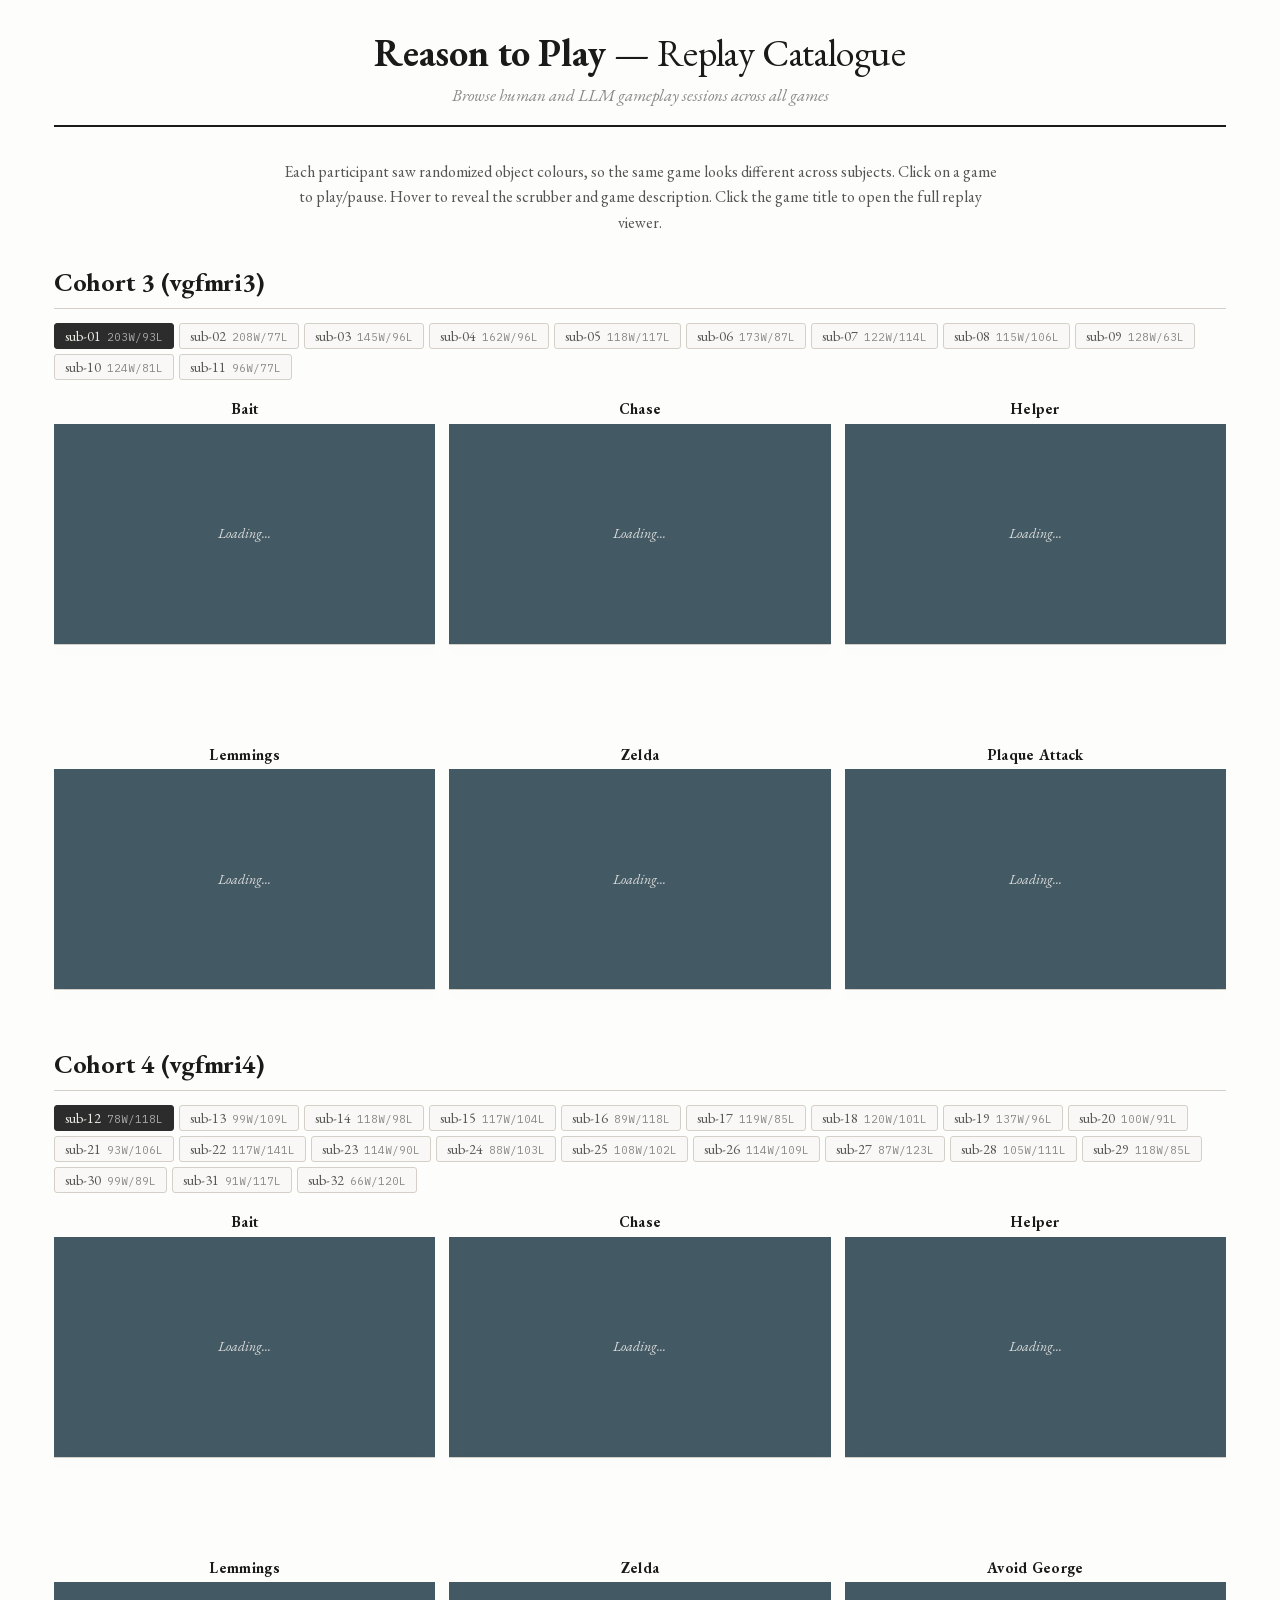
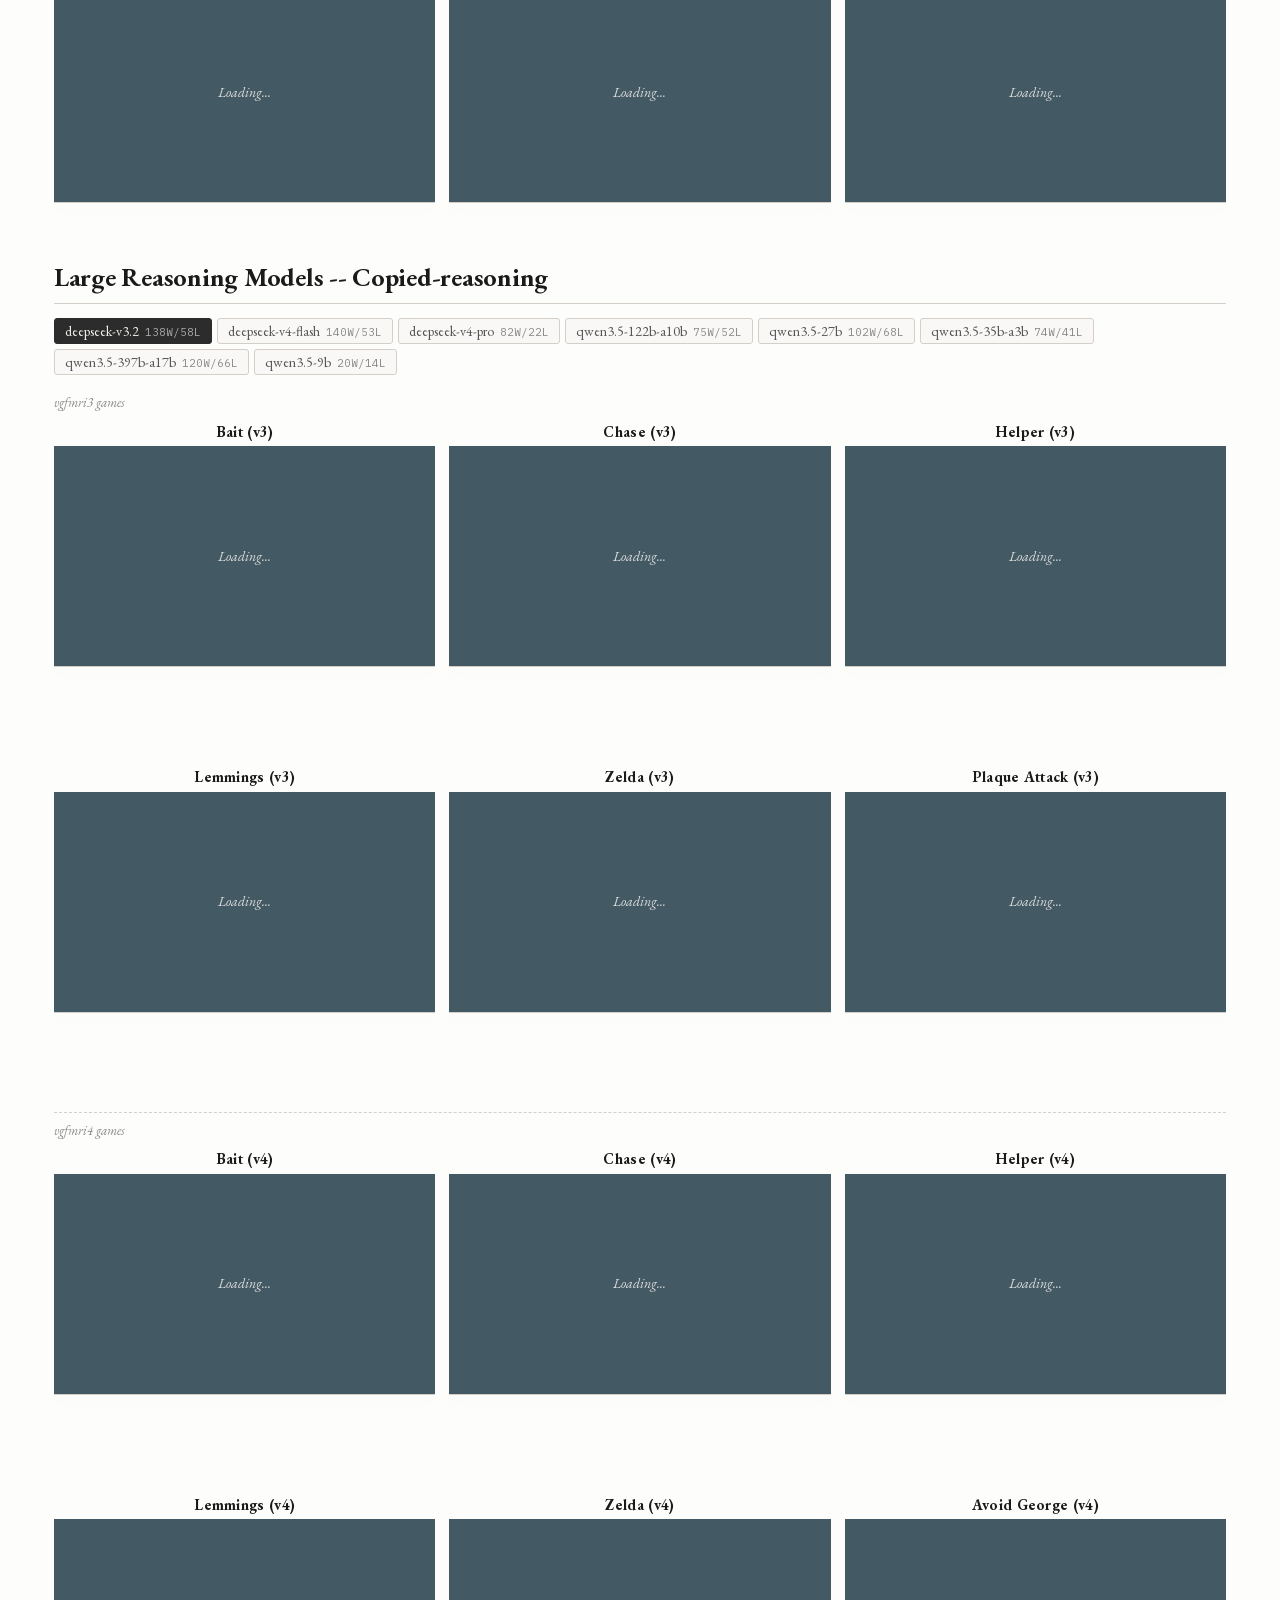
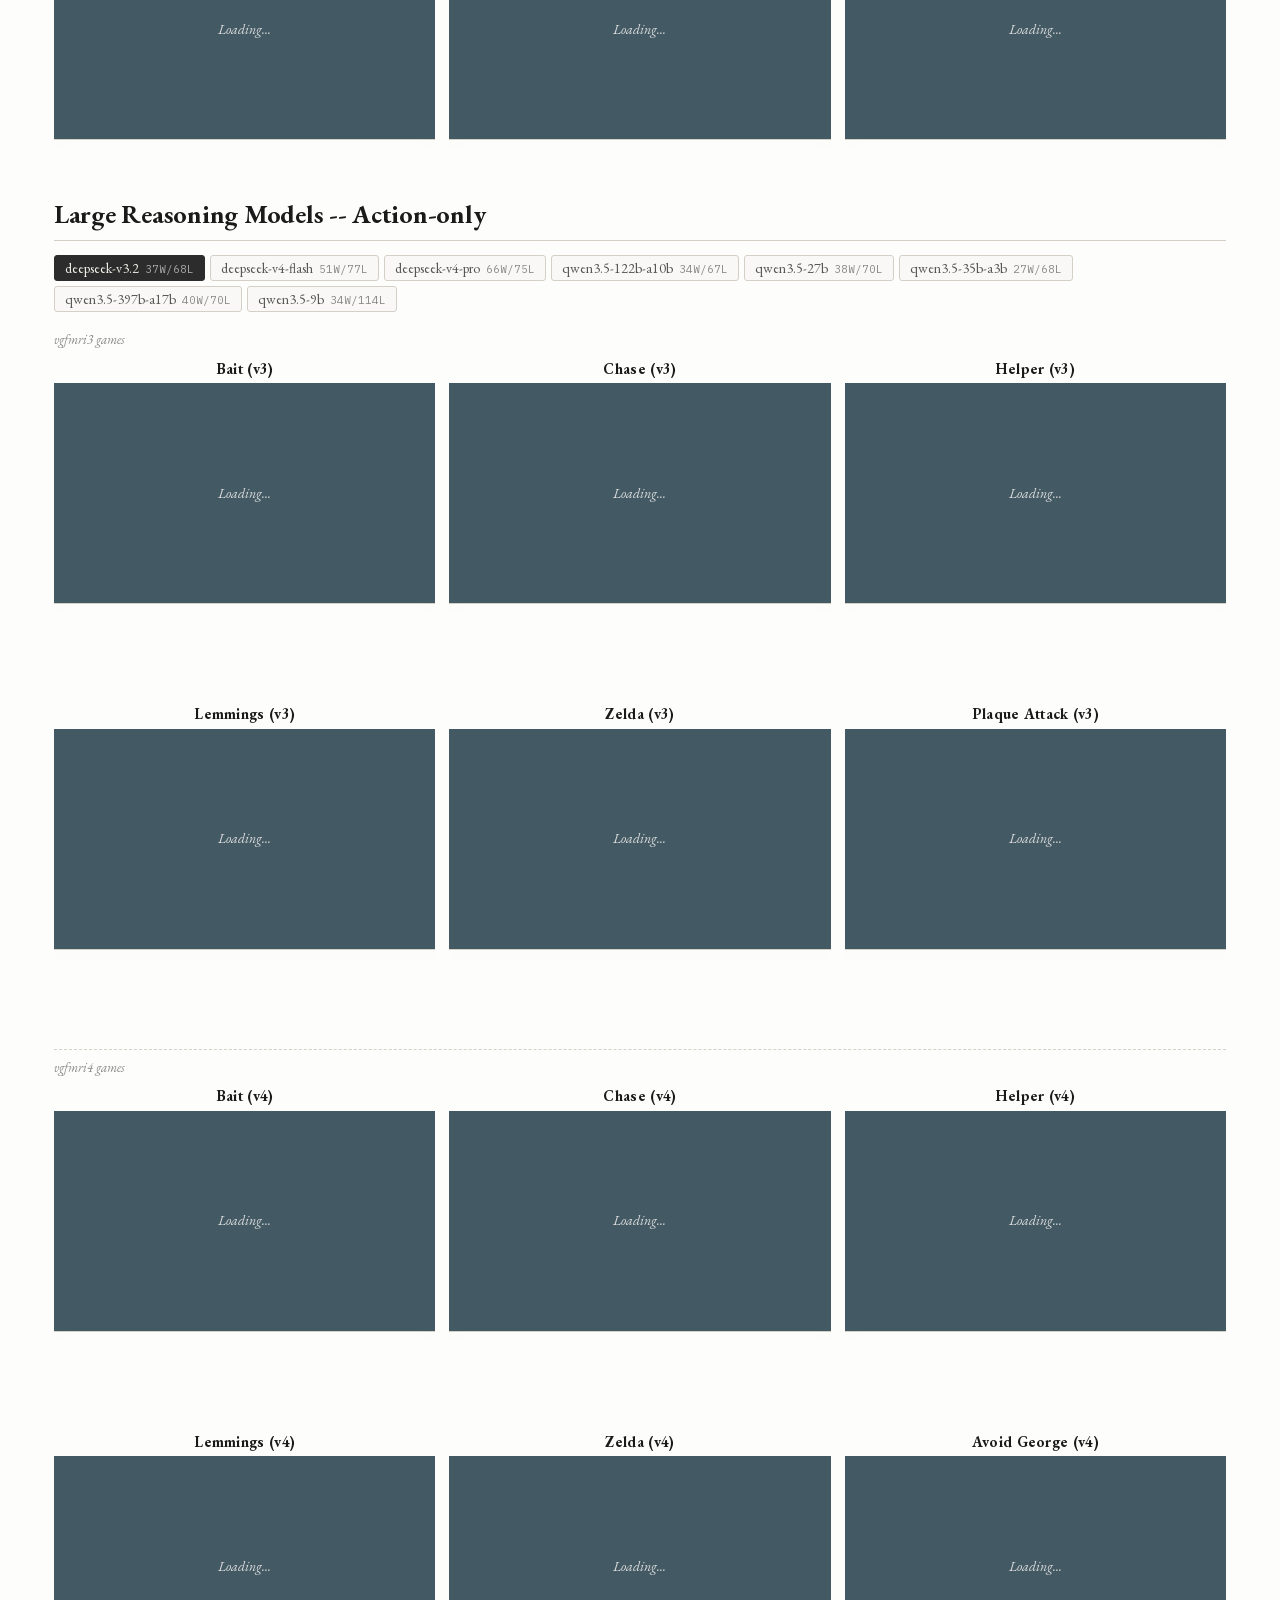
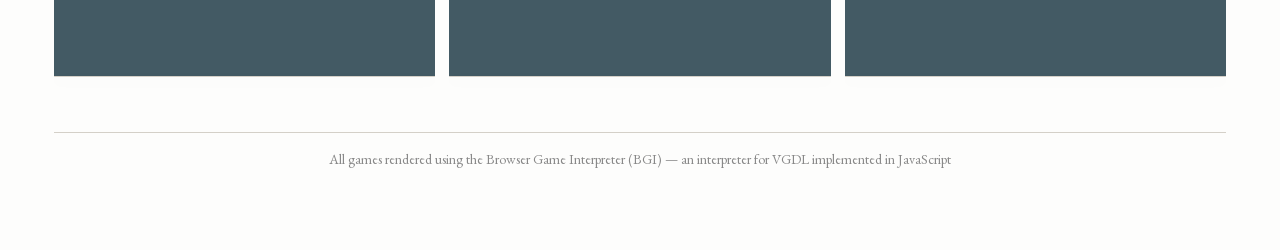
==== catalogue.html @ 1039fd39 "Fix minor UX issues" ====
<!-- developed and copyright by Botos Csaba (botos.official@gmail.com), 2026 -->
<!-- Licensed under the MIT License. See LICENSE file for details. -->
<!DOCTYPE html>
<html lang="en">
<head>
  <meta charset="UTF-8">
  <meta name="viewport" content="width=device-width, initial-scale=1.0">
  <title>Reason to Play - Replay Catalogue</title>
  <style>
/* cyrillic-ext */
@font-face {
  font-family: 'EB Garamond';
  font-style: italic;
  font-weight: 400;
  font-display: swap;
  src: url(fonts/SlGFmQSNjdsmc35JDF1K5GRwUjcdlttVFm-rI7e8QL9wU6i1hGFJRvzr2Q.woff2) format('woff2');
  unicode-range: U+0460-052F, U+1C80-1C8A, U+20B4, U+2DE0-2DFF, U+A640-A69F, U+FE2E-FE2F;
}
/* cyrillic */
@font-face {
  font-family: 'EB Garamond';
  font-style: italic;
  font-weight: 400;
  font-display: swap;
  src: url(fonts/SlGFmQSNjdsmc35JDF1K5GRwUjcdlttVFm-rI7e8QL95U6i1hGFJRvzr2Q.woff2) format('woff2');
  unicode-range: U+0301, U+0400-045F, U+0490-0491, U+04B0-04B1, U+2116;
}
/* greek-ext */
@font-face {
  font-family: 'EB Garamond';
  font-style: italic;
  font-weight: 400;
  font-display: swap;
  src: url(fonts/SlGFmQSNjdsmc35JDF1K5GRwUjcdlttVFm-rI7e8QL9xU6i1hGFJRvzr2Q.woff2) format('woff2');
  unicode-range: U+1F00-1FFF;
}
/* greek */
@font-face {
  font-family: 'EB Garamond';
  font-style: italic;
  font-weight: 400;
  font-display: swap;
  src: url(fonts/SlGFmQSNjdsmc35JDF1K5GRwUjcdlttVFm-rI7e8QL9-U6i1hGFJRvzr2Q.woff2) format('woff2');
  unicode-range: U+0370-0377, U+037A-037F, U+0384-038A, U+038C, U+038E-03A1, U+03A3-03FF;
}
/* vietnamese */
@font-face {
  font-family: 'EB Garamond';
  font-style: italic;
  font-weight: 400;
  font-display: swap;
  src: url(fonts/SlGFmQSNjdsmc35JDF1K5GRwUjcdlttVFm-rI7e8QL9yU6i1hGFJRvzr2Q.woff2) format('woff2');
  unicode-range: U+0102-0103, U+0110-0111, U+0128-0129, U+0168-0169, U+01A0-01A1, U+01AF-01B0, U+0300-0301, U+0303-0304, U+0308-0309, U+0323, U+0329, U+1EA0-1EF9, U+20AB;
}
/* latin-ext */
@font-face {
  font-family: 'EB Garamond';
  font-style: italic;
  font-weight: 400;
  font-display: swap;
  src: url(fonts/SlGFmQSNjdsmc35JDF1K5GRwUjcdlttVFm-rI7e8QL9zU6i1hGFJRvzr2Q.woff2) format('woff2');
  unicode-range: U+0100-02BA, U+02BD-02C5, U+02C7-02CC, U+02CE-02D7, U+02DD-02FF, U+0304, U+0308, U+0329, U+1D00-1DBF, U+1E00-1E9F, U+1EF2-1EFF, U+2020, U+20A0-20AB, U+20AD-20C0, U+2113, U+2C60-2C7F, U+A720-A7FF;
}
/* latin */
@font-face {
  font-family: 'EB Garamond';
  font-style: italic;
  font-weight: 400;
  font-display: swap;
  src: url(fonts/SlGFmQSNjdsmc35JDF1K5GRwUjcdlttVFm-rI7e8QL99U6i1hGFJRvw.woff2) format('woff2');
  unicode-range: U+0000-00FF, U+0131, U+0152-0153, U+02BB-02BC, U+02C6, U+02DA, U+02DC, U+0304, U+0308, U+0329, U+2000-206F, U+20AC, U+2122, U+2191, U+2193, U+2212, U+2215, U+FEFF, U+FFFD;
}
/* cyrillic-ext */
@font-face {
  font-family: 'EB Garamond';
  font-style: normal;
  font-weight: 400;
  font-display: swap;
  src: url(fonts/SlGUmQSNjdsmc35JDF1K5GR4SDk_YAPIlWk.woff2) format('woff2');
  unicode-range: U+0460-052F, U+1C80-1C8A, U+20B4, U+2DE0-2DFF, U+A640-A69F, U+FE2E-FE2F;
}
/* cyrillic */
@font-face {
  font-family: 'EB Garamond';
  font-style: normal;
  font-weight: 400;
  font-display: swap;
  src: url(fonts/SlGUmQSNjdsmc35JDF1K5GRxSDk_YAPIlWk.woff2) format('woff2');
  unicode-range: U+0301, U+0400-045F, U+0490-0491, U+04B0-04B1, U+2116;
}
/* greek-ext */
@font-face {
  font-family: 'EB Garamond';
  font-style: normal;
  font-weight: 400;
  font-display: swap;
  src: url(fonts/SlGUmQSNjdsmc35JDF1K5GR5SDk_YAPIlWk.woff2) format('woff2');
  unicode-range: U+1F00-1FFF;
}
/* greek */
@font-face {
  font-family: 'EB Garamond';
  font-style: normal;
  font-weight: 400;
  font-display: swap;
  src: url(fonts/SlGUmQSNjdsmc35JDF1K5GR2SDk_YAPIlWk.woff2) format('woff2');
  unicode-range: U+0370-0377, U+037A-037F, U+0384-038A, U+038C, U+038E-03A1, U+03A3-03FF;
}
/* vietnamese */
@font-face {
  font-family: 'EB Garamond';
  font-style: normal;
  font-weight: 400;
  font-display: swap;
  src: url(fonts/SlGUmQSNjdsmc35JDF1K5GR6SDk_YAPIlWk.woff2) format('woff2');
  unicode-range: U+0102-0103, U+0110-0111, U+0128-0129, U+0168-0169, U+01A0-01A1, U+01AF-01B0, U+0300-0301, U+0303-0304, U+0308-0309, U+0323, U+0329, U+1EA0-1EF9, U+20AB;
}
/* latin-ext */
@font-face {
  font-family: 'EB Garamond';
  font-style: normal;
  font-weight: 400;
  font-display: swap;
  src: url(fonts/SlGUmQSNjdsmc35JDF1K5GR7SDk_YAPIlWk.woff2) format('woff2');
  unicode-range: U+0100-02BA, U+02BD-02C5, U+02C7-02CC, U+02CE-02D7, U+02DD-02FF, U+0304, U+0308, U+0329, U+1D00-1DBF, U+1E00-1E9F, U+1EF2-1EFF, U+2020, U+20A0-20AB, U+20AD-20C0, U+2113, U+2C60-2C7F, U+A720-A7FF;
}
/* latin */
@font-face {
  font-family: 'EB Garamond';
  font-style: normal;
  font-weight: 400;
  font-display: swap;
  src: url(fonts/SlGUmQSNjdsmc35JDF1K5GR1SDk_YAPI.woff2) format('woff2');
  unicode-range: U+0000-00FF, U+0131, U+0152-0153, U+02BB-02BC, U+02C6, U+02DA, U+02DC, U+0304, U+0308, U+0329, U+2000-206F, U+20AC, U+2122, U+2191, U+2193, U+2212, U+2215, U+FEFF, U+FFFD;
}
/* cyrillic-ext */
@font-face {
  font-family: 'EB Garamond';
  font-style: normal;
  font-weight: 700;
  font-display: swap;
  src: url(fonts/SlGUmQSNjdsmc35JDF1K5GR4SDk_YAPIlWk.woff2) format('woff2');
  unicode-range: U+0460-052F, U+1C80-1C8A, U+20B4, U+2DE0-2DFF, U+A640-A69F, U+FE2E-FE2F;
}
/* cyrillic */
@font-face {
  font-family: 'EB Garamond';
  font-style: normal;
  font-weight: 700;
  font-display: swap;
  src: url(fonts/SlGUmQSNjdsmc35JDF1K5GRxSDk_YAPIlWk.woff2) format('woff2');
  unicode-range: U+0301, U+0400-045F, U+0490-0491, U+04B0-04B1, U+2116;
}
/* greek-ext */
@font-face {
  font-family: 'EB Garamond';
  font-style: normal;
  font-weight: 700;
  font-display: swap;
  src: url(fonts/SlGUmQSNjdsmc35JDF1K5GR5SDk_YAPIlWk.woff2) format('woff2');
  unicode-range: U+1F00-1FFF;
}
/* greek */
@font-face {
  font-family: 'EB Garamond';
  font-style: normal;
  font-weight: 700;
  font-display: swap;
  src: url(fonts/SlGUmQSNjdsmc35JDF1K5GR2SDk_YAPIlWk.woff2) format('woff2');
  unicode-range: U+0370-0377, U+037A-037F, U+0384-038A, U+038C, U+038E-03A1, U+03A3-03FF;
}
/* vietnamese */
@font-face {
  font-family: 'EB Garamond';
  font-style: normal;
  font-weight: 700;
  font-display: swap;
  src: url(fonts/SlGUmQSNjdsmc35JDF1K5GR6SDk_YAPIlWk.woff2) format('woff2');
  unicode-range: U+0102-0103, U+0110-0111, U+0128-0129, U+0168-0169, U+01A0-01A1, U+01AF-01B0, U+0300-0301, U+0303-0304, U+0308-0309, U+0323, U+0329, U+1EA0-1EF9, U+20AB;
}
/* latin-ext */
@font-face {
  font-family: 'EB Garamond';
  font-style: normal;
  font-weight: 700;
  font-display: swap;
  src: url(fonts/SlGUmQSNjdsmc35JDF1K5GR7SDk_YAPIlWk.woff2) format('woff2');
  unicode-range: U+0100-02BA, U+02BD-02C5, U+02C7-02CC, U+02CE-02D7, U+02DD-02FF, U+0304, U+0308, U+0329, U+1D00-1DBF, U+1E00-1E9F, U+1EF2-1EFF, U+2020, U+20A0-20AB, U+20AD-20C0, U+2113, U+2C60-2C7F, U+A720-A7FF;
}
/* latin */
@font-face {
  font-family: 'EB Garamond';
  font-style: normal;
  font-weight: 700;
  font-display: swap;
  src: url(fonts/SlGUmQSNjdsmc35JDF1K5GR1SDk_YAPI.woff2) format('woff2');
  unicode-range: U+0000-00FF, U+0131, U+0152-0153, U+02BB-02BC, U+02C6, U+02DA, U+02DC, U+0304, U+0308, U+0329, U+2000-206F, U+20AC, U+2122, U+2191, U+2193, U+2212, U+2215, U+FEFF, U+FFFD;
}
/* cyrillic-ext */
@font-face {
  font-family: 'IBM Plex Mono';
  font-style: normal;
  font-weight: 400;
  font-display: swap;
  src: url(fonts/-F63fjptAgt5VM-kVkqdyU8n1iIq131nj-otFQ.woff2) format('woff2');
  unicode-range: U+0460-052F, U+1C80-1C8A, U+20B4, U+2DE0-2DFF, U+A640-A69F, U+FE2E-FE2F;
}
/* cyrillic */
@font-face {
  font-family: 'IBM Plex Mono';
  font-style: normal;
  font-weight: 400;
  font-display: swap;
  src: url(fonts/-F63fjptAgt5VM-kVkqdyU8n1isq131nj-otFQ.woff2) format('woff2');
  unicode-range: U+0301, U+0400-045F, U+0490-0491, U+04B0-04B1, U+2116;
}
/* vietnamese */
@font-face {
  font-family: 'IBM Plex Mono';
  font-style: normal;
  font-weight: 400;
  font-display: swap;
  src: url(fonts/-F63fjptAgt5VM-kVkqdyU8n1iAq131nj-otFQ.woff2) format('woff2');
  unicode-range: U+0102-0103, U+0110-0111, U+0128-0129, U+0168-0169, U+01A0-01A1, U+01AF-01B0, U+0300-0301, U+0303-0304, U+0308-0309, U+0323, U+0329, U+1EA0-1EF9, U+20AB;
}
/* latin-ext */
@font-face {
  font-family: 'IBM Plex Mono';
  font-style: normal;
  font-weight: 400;
  font-display: swap;
  src: url(fonts/-F63fjptAgt5VM-kVkqdyU8n1iEq131nj-otFQ.woff2) format('woff2');
  unicode-range: U+0100-02BA, U+02BD-02C5, U+02C7-02CC, U+02CE-02D7, U+02DD-02FF, U+0304, U+0308, U+0329, U+1D00-1DBF, U+1E00-1E9F, U+1EF2-1EFF, U+2020, U+20A0-20AB, U+20AD-20C0, U+2113, U+2C60-2C7F, U+A720-A7FF;
}
/* latin */
@font-face {
  font-family: 'IBM Plex Mono';
  font-style: normal;
  font-weight: 400;
  font-display: swap;
  src: url(fonts/-F63fjptAgt5VM-kVkqdyU8n1i8q131nj-o.woff2) format('woff2');
  unicode-range: U+0000-00FF, U+0131, U+0152-0153, U+02BB-02BC, U+02C6, U+02DA, U+02DC, U+0304, U+0308, U+0329, U+2000-206F, U+20AC, U+2122, U+2191, U+2193, U+2212, U+2215, U+FEFF, U+FFFD;
}
/* cyrillic-ext */
@font-face {
  font-family: 'IBM Plex Mono';
  font-style: normal;
  font-weight: 500;
  font-display: swap;
  src: url(fonts/-F6qfjptAgt5VM-kVkqdyU8n3twJwl1FgsAXHNlYzg.woff2) format('woff2');
  unicode-range: U+0460-052F, U+1C80-1C8A, U+20B4, U+2DE0-2DFF, U+A640-A69F, U+FE2E-FE2F;
}
/* cyrillic */
@font-face {
  font-family: 'IBM Plex Mono';
  font-style: normal;
  font-weight: 500;
  font-display: swap;
  src: url(fonts/-F6qfjptAgt5VM-kVkqdyU8n3twJwlRFgsAXHNlYzg.woff2) format('woff2');
  unicode-range: U+0301, U+0400-045F, U+0490-0491, U+04B0-04B1, U+2116;
}
/* vietnamese */
@font-face {
  font-family: 'IBM Plex Mono';
  font-style: normal;
  font-weight: 500;
  font-display: swap;
  src: url(fonts/-F6qfjptAgt5VM-kVkqdyU8n3twJwl9FgsAXHNlYzg.woff2) format('woff2');
  unicode-range: U+0102-0103, U+0110-0111, U+0128-0129, U+0168-0169, U+01A0-01A1, U+01AF-01B0, U+0300-0301, U+0303-0304, U+0308-0309, U+0323, U+0329, U+1EA0-1EF9, U+20AB;
}
/* latin-ext */
@font-face {
  font-family: 'IBM Plex Mono';
  font-style: normal;
  font-weight: 500;
  font-display: swap;
  src: url(fonts/-F6qfjptAgt5VM-kVkqdyU8n3twJwl5FgsAXHNlYzg.woff2) format('woff2');
  unicode-range: U+0100-02BA, U+02BD-02C5, U+02C7-02CC, U+02CE-02D7, U+02DD-02FF, U+0304, U+0308, U+0329, U+1D00-1DBF, U+1E00-1E9F, U+1EF2-1EFF, U+2020, U+20A0-20AB, U+20AD-20C0, U+2113, U+2C60-2C7F, U+A720-A7FF;
}
/* latin */
@font-face {
  font-family: 'IBM Plex Mono';
  font-style: normal;
  font-weight: 500;
  font-display: swap;
  src: url(fonts/-F6qfjptAgt5VM-kVkqdyU8n3twJwlBFgsAXHNk.woff2) format('woff2');
  unicode-range: U+0000-00FF, U+0131, U+0152-0153, U+02BB-02BC, U+02C6, U+02DA, U+02DC, U+0304, U+0308, U+0329, U+2000-206F, U+20AC, U+2122, U+2191, U+2193, U+2212, U+2215, U+FEFF, U+FFFD;
}

  </style>
  <style>
    :root {
      --font-body: 'EB Garamond', Georgia, serif;
      --font-mono: 'IBM Plex Mono', 'Courier New', monospace;
      --ink: #1a1a1a;
      --paper: #fdfdfc;
      --rule: #d4d0c8;
      --muted: #888;
      --card-bg: #f9f8f6;
      --canvas-bg: #0d0d0d;
      --flap-green: #e8f0e8;
      --flap-green-active: #f0f8f0;
      --flap-red: #f0e8e8;
      --flap-red-active: #fdf0f0;
      --flap-blue: #e8edf8;
      --flap-blue-hover: #d4ddf0;
      --reasoning-bg: #f5f4ee;
      --reasoning-border: #ddd9c8;
      --accent: #333;
      --tab-active-bg: #2c2c2c;
      --tab-active-fg: #f0efe8;
    }

    * { margin: 0; padding: 0; box-sizing: border-box; }

    body {
      font-family: var(--font-body);
      font-size: 18px;
      background: var(--paper);
      color: var(--ink);
      line-height: 1.5;
      -webkit-font-smoothing: antialiased;
    }
    a { color: var(--ink); }

    .wrapper {
      max-width: 1220px;
      margin: 0 auto;
      padding: 24px 24px 80px;
    }

    /* --- Header --- */
    header {
      text-align: center;
      padding-bottom: 16px;
      border-bottom: 2px solid var(--ink);
      margin-bottom: 32px;
    }
    header h1 {
      font-size: 38px;
      font-weight: 400;
      letter-spacing: -0.01em;
      margin-bottom: 2px;
    }
    header h1 b { font-weight: 700; }
    header .subtitle {
      font-size: 17px;
      color: var(--muted);
      font-style: italic;
    }

    /* --- Cohort section --- */
    .cohort-section {
      margin-bottom: 56px;
    }
    .cohort-heading {
      font-size: 26px;
      font-weight: 700;
      letter-spacing: -0.01em;
      border-bottom: 1px solid var(--rule);
      padding-bottom: 6px;
      margin-bottom: 14px;
    }

    /* --- Selector tabs --- */
    .selector-row {
      display: flex;
      flex-wrap: wrap;
      gap: 5px;
      margin-bottom: 18px;
    }
    .selector-tab {
      font-family: var(--font-body);
      font-size: 14px;
      padding: 3px 10px;
      border: 1px solid var(--rule);
      border-radius: 3px;
      background: var(--card-bg);
      color: #555;
      cursor: pointer;
      white-space: nowrap;
      transition: background 0.15s, color 0.15s, border-color 0.15s;
    }
    .selector-tab:hover {
      background: #eeede8;
      border-color: #aaa;
    }
    .selector-tab.active {
      background: var(--tab-active-bg);
      color: var(--tab-active-fg);
      border-color: var(--tab-active-bg);
    }
    .selector-tab .stats {
      font-size: 11px;
      font-family: var(--font-mono);
      color: var(--muted);
      margin-left: 3px;
    }
    .selector-tab.active .stats { color: #aaa; }

    /* --- 2x3 game grid --- */
    .game-grid {
      display: grid;
      grid-template-columns: repeat(3, 1fr);
      column-gap: 14px;
      row-gap: 100px;
      align-items: start;
    }
    /* Separator between vgfmri3 and vgfmri4 blocks in LLM sections */
    .cohort-block-separator {
      border: none;
      border-top: 1px dashed var(--rule);
      margin: 100px 0 8px;
    }
    .cohort-block-label {
      font-size: 13px;
      color: var(--muted);
      font-style: italic;
      margin-bottom: 8px;
    }

    /* --- Game card --- */
    .game-card {
      display: flex;
      flex-direction: column;
      position: relative;
    }
    .game-card-title {
      display: block;
      font-size: 15px;
      font-weight: 700;
      text-align: center;
      padding: 0 0 3px;
      letter-spacing: 0.02em;
      text-decoration: none;
      color: var(--ink);
      position: relative;
      cursor: pointer;
    }
    .game-card-title::after {
      content: '';
      position: absolute;
      bottom: 0;
      left: 50%;
      width: 0;
      height: 1.5px;
      background: var(--ink);
      transition: width 0.25s ease, left 0.25s ease;
    }
    .game-card-title:hover::after {
      width: 60%;
      left: 20%;
    }

    /* Fixed-height canvas container &mdash; bg set dynamically to wall color */
    .canvas-container {
      height: 220px;
      display: flex;
      align-items: center;
      justify-content: center;
      background: rgb(68, 90, 100);
      position: relative;
      cursor: pointer;
    }
    .canvas-container canvas {
      display: block;
      max-width: 100%;
      max-height: 100%;
    }
    .canvas-overlay {
      position: absolute;
      inset: 0;
      display: flex;
      align-items: center;
      justify-content: center;
      background: rgba(68,90,100,0.7);
      color: #ddd;
      font-size: 14px;
      font-style: italic;
    }
    .canvas-overlay.hidden { display: none; }

    /* Play/pause icon overlay on canvas */
    .play-indicator {
      position: absolute;
      inset: 0;
      display: flex;
      align-items: center;
      justify-content: center;
      pointer-events: none;
      opacity: 0;
      transition: opacity 0.35s ease;
    }
    .play-indicator.flash { opacity: 1; }
    .play-indicator svg {
      width: 48px;
      height: 48px;
      filter: drop-shadow(0 2px 6px rgba(0,0,0,0.4));
    }

    /* --- Flap tabs (matching replay.html) --- */
    .flap-tabs {
      display: flex;
      gap: 0;
    }
    .flap-tab {
      flex: 1;
      text-align: center;
      font-family: var(--font-body);
      font-size: 13px;
      padding: 3px 8px;
      border: 1px solid #ccc;
      border-top: none;
      border-radius: 0 0 3px 3px;
      color: #666;
      cursor: pointer;
      transition: background 0.1s;
    }
    .flap-tab-desc { background: var(--flap-green); }
    .flap-tab-level { background: var(--flap-red); }
    .flap-tab-try { background: var(--flap-blue); }
    .flap-tab-desc:hover { background: #dce8dc; }
    .flap-tab-level:hover { background: #e8dcdc; }
    .flap-tab-try:hover { background: var(--flap-blue-hover); }
    .flap-tab.active {
      color: var(--ink);
      border-color: #aaa;
      border-bottom: none;
      border-radius: 0;
      font-weight: 700;
    }
    .flap-tab-desc.active { background: var(--flap-green-active); }
    .flap-tab-level.active { background: var(--flap-red-active); }

    .flap-panel {
      display: none;
      border: 1px solid #aaa;
      border-top: none;
      border-radius: 0 0 3px 3px;
      padding: 4px;
    }
    .flap-panel.open { display: block; }
    .flap-panel-desc { background: var(--flap-green-active); }
    .flap-panel-level { background: var(--flap-red-active); }
    .flap-panel textarea {
      width: 100%;
      background: transparent;
      border: none;
      outline: none;
      font-family: var(--font-mono);
      font-size: 10px;
      color: var(--ink);
      resize: none;
      tab-size: 4;
      cursor: default;
      overflow-y: auto;
    }
    .flap-panel-desc textarea { height: 120px; }
    .flap-panel-level textarea {
      min-height: 40px;
      max-height: 160px;
    }

    /* --- Reasoning stripe --- */
    .reasoning-stripe {
      height: 76px;
      font-family: var(--font-mono);
      font-size: 10.5px;
      line-height: 1.45;
      color: #444;
      padding: 5px 7px;
      overflow: hidden;
      position: relative;
      background: var(--reasoning-bg);
      border: 1px solid var(--reasoning-border);
      border-top: none;
      cursor: default;
      transition: background 0.15s;
    }
    .reasoning-stripe:hover { background: #eae8dc; }
    .reasoning-stripe .reasoning-text {
      white-space: pre-wrap;
      word-break: break-word;
    }
    .reasoning-stripe .click-hint {
      display: none;
      position: absolute;
      bottom: 3px;
      right: 6px;
      font-family: var(--font-body);
      font-size: 11px;
      font-style: italic;
      color: #777;
      background: rgba(245,244,238,0.92);
      padding: 1px 6px;
      border-radius: 2px;
    }
    .reasoning-stripe:hover .click-hint { display: block; }
    .reasoning-stripe.no-reasoning {
      color: #bbb;
      font-style: italic;
    }

    /* --- Slide-out controls drawer (overlay, no layout shift) --- */
    .card-drawer-anchor {
      position: relative;
      height: 0;
    }
    .card-drawer {
      position: absolute;
      top: 0;
      left: 0;
      right: 0;
      z-index: 10;
      max-height: 0;
      overflow: hidden;
      transition: max-height 0.3s ease;
      background: var(--paper);
      border: 1px solid var(--rule);
      border-top: none;
      border-radius: 0 0 5px 5px;
      box-shadow: 0 4px 12px rgba(0,0,0,0.1);
    }
    .game-card:hover .card-drawer,
    .game-card.is-playing .card-drawer {
      max-height: 400px;
    }
    @media (pointer: coarse) {
      .game-card:hover .card-drawer {
        max-height: 0;
      }
      .game-card.is-playing .card-drawer {
        max-height: 400px;
      }
    }
    .card-drawer-inner {
      padding: 4px 4px 2px;
    }
    .card-drawer input[type="range"] {
      width: 100%;
      margin: 0;
      display: block;
    }

    /* --- Loading / empty --- */
    .catalogue-loading {
      text-align: center;
      padding: 80px 20px;
      color: var(--muted);
      font-size: 17px;
      font-style: italic;
    }

    /* --- Responsive --- */
    @media (max-width: 960px) {
      .game-grid { grid-template-columns: repeat(2, 1fr); }
    }
    @media (max-width: 560px) {
      .game-grid { grid-template-columns: 1fr; }
      .wrapper { padding: 12px 12px 40px; }
      header h1 { font-size: 28px; }
    }
  </style>
</head>
<body>
  <div class="wrapper">
    <header>
      <h1><a href="index.html" style="text-decoration:none; color:inherit;"><b>Reason to Play</b></a> &mdash; Replay Catalogue</h1>
      <div class="subtitle">Browse human and LLM gameplay sessions across all games</div>
    </header>

    <p style="max-width:720px; margin:0 auto 28px; text-align:center; color:#555; font-size:16px; line-height:1.6;">
      Each participant saw randomized object colours, so the same game looks different across subjects.
      Click on a game to play/pause. Hover to reveal the scrubber and game description.
      Click the game title to open the full replay viewer.
    </p>

    <div id="catalogue-root">
      <div class="catalogue-loading">Loading experiment data...</div>
    </div>
    <footer style="text-align:center; font-size:14px; color:#888; border-top:1px solid #d4d0c8; padding-top:16px; margin-top:40px;">
      All games rendered using the Browser Game Interpreter (BGI) &mdash; an interpreter for VGDL implemented in JavaScript
    </footer>
  </div>

  <script src="catalogue-bundle.js"></script>
</body>
</html>
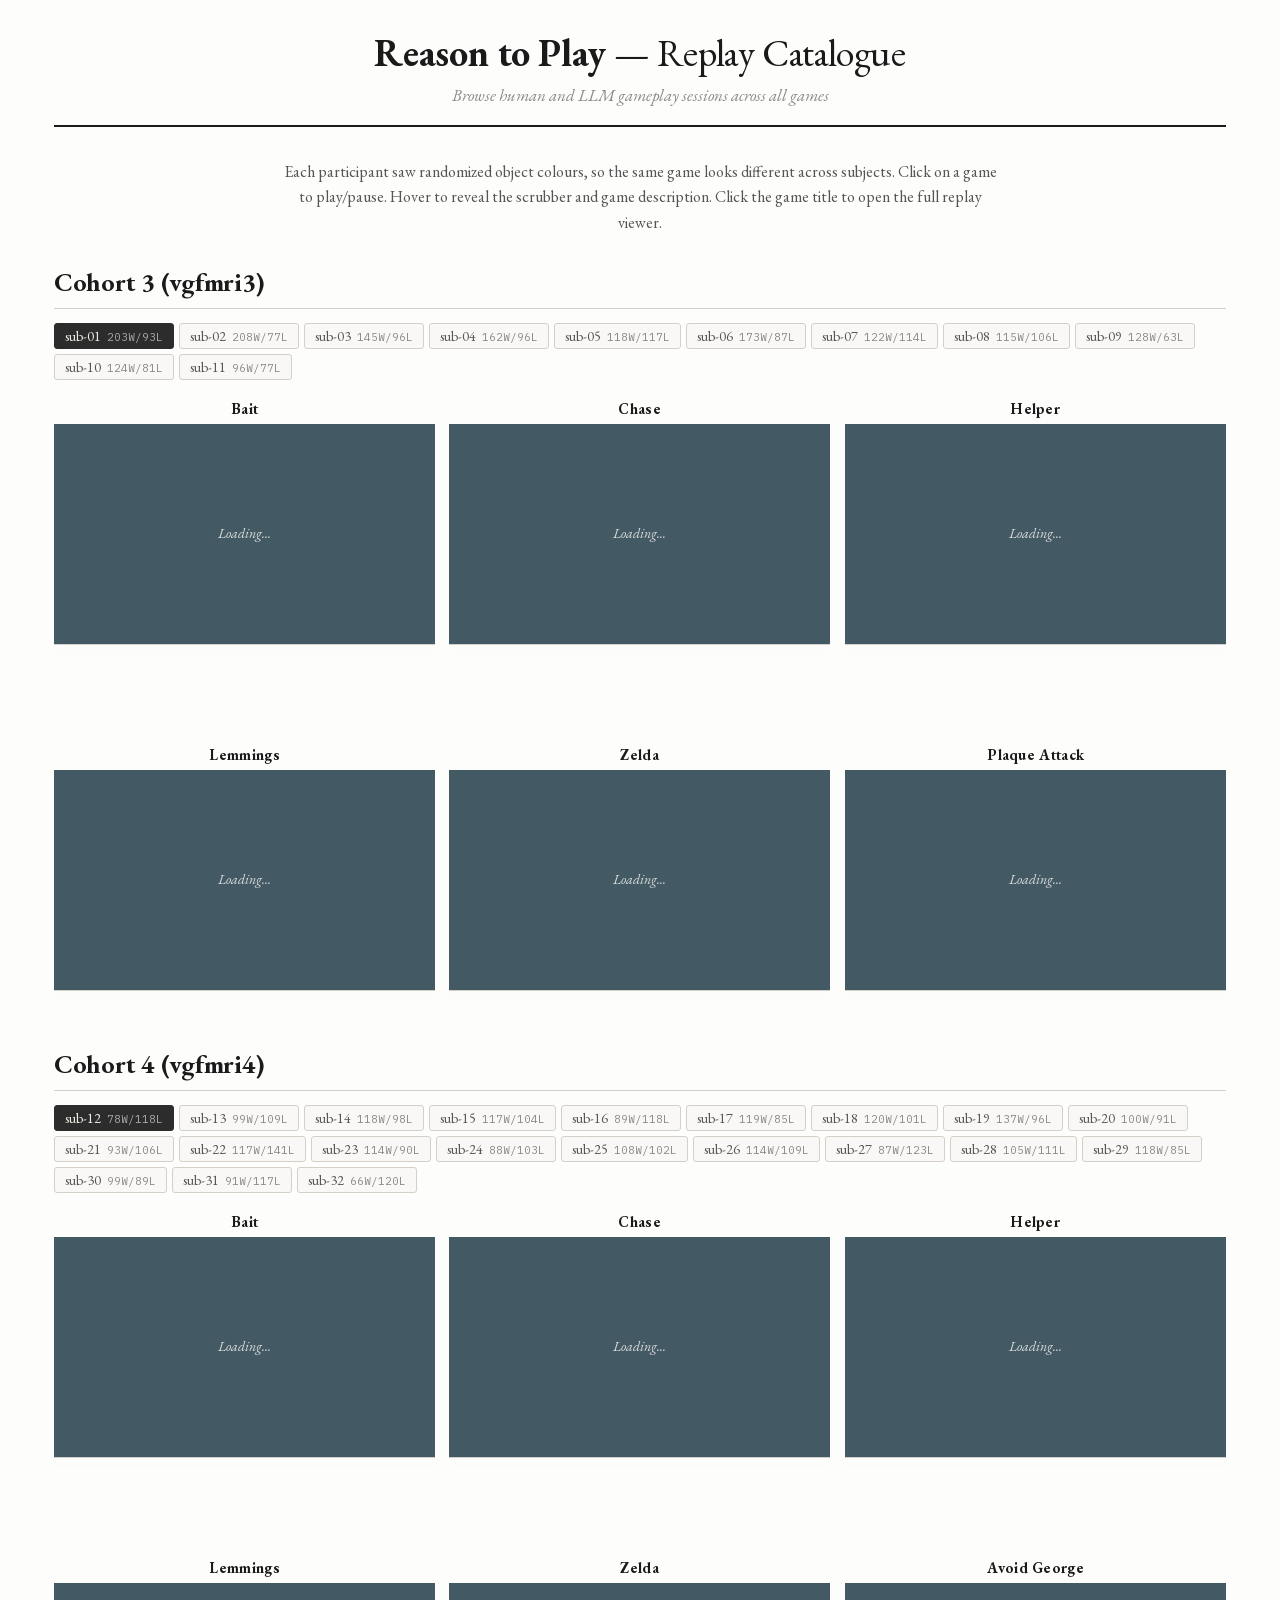
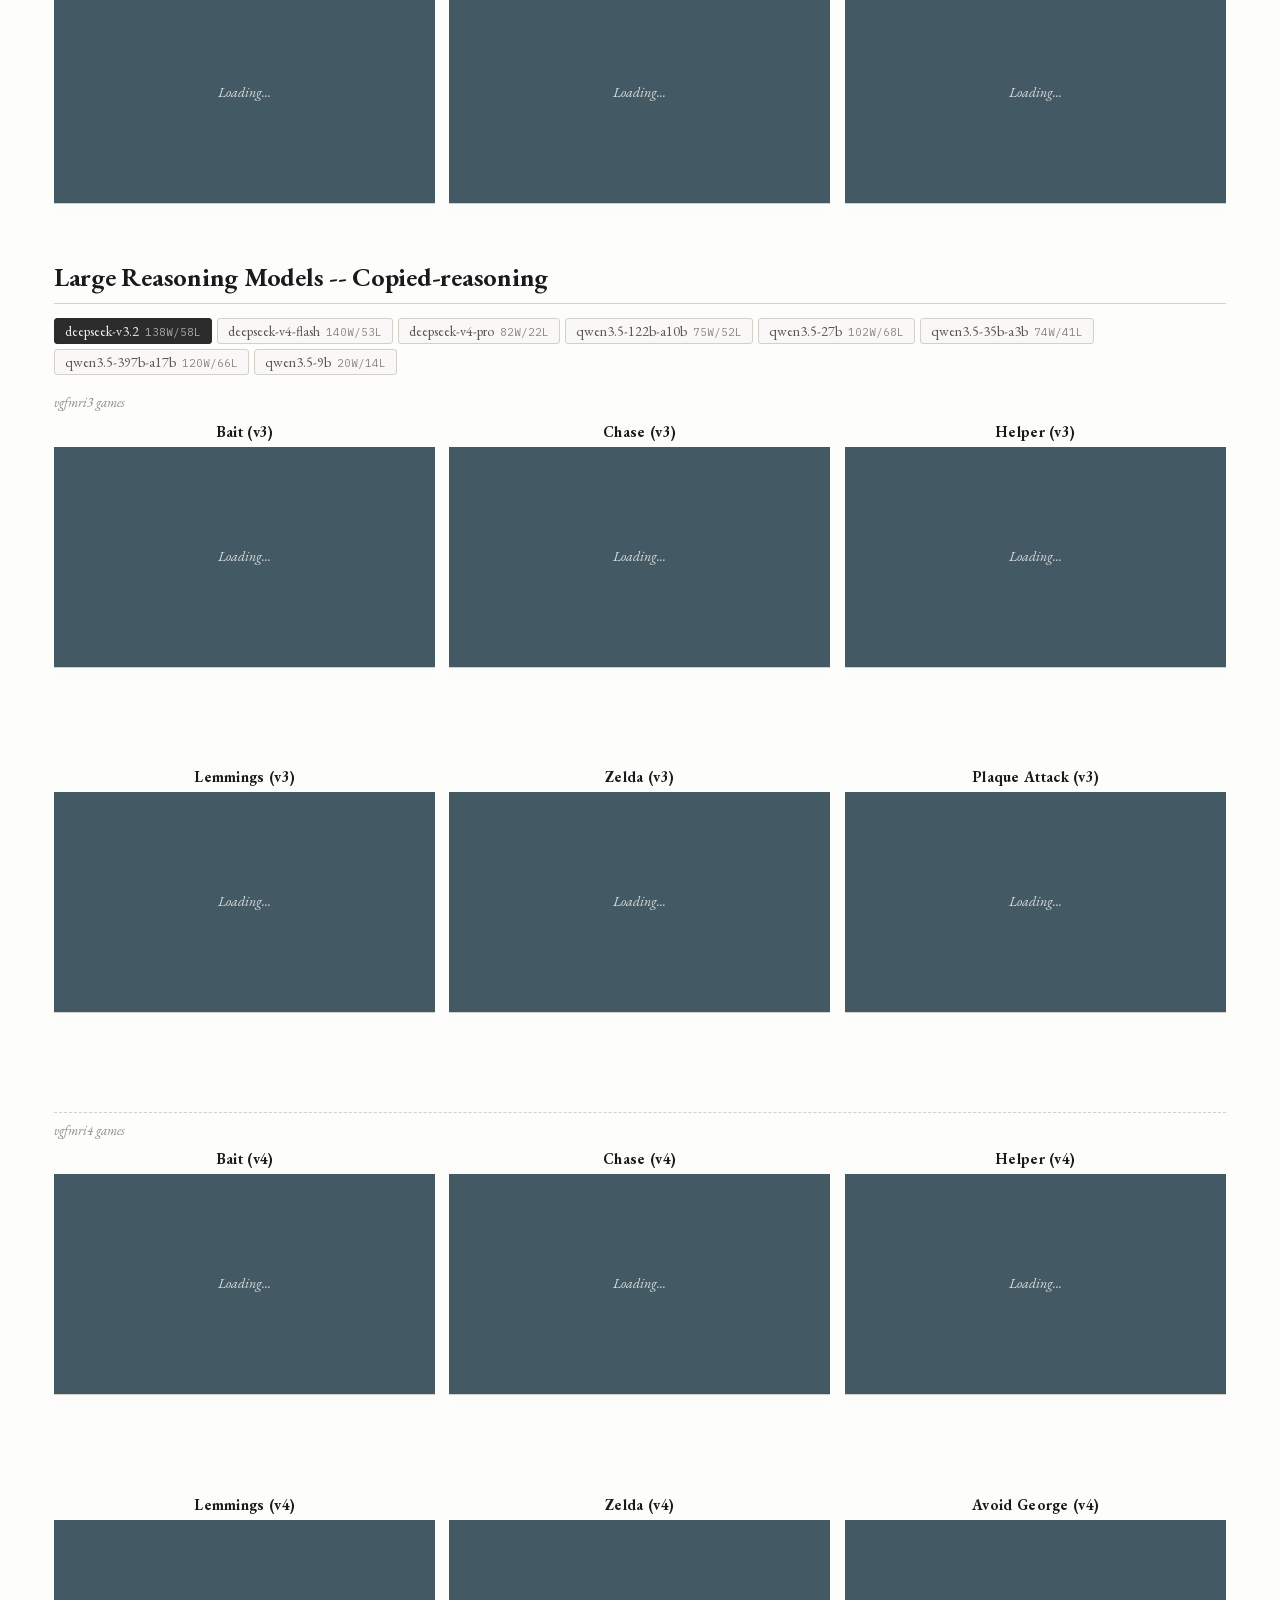
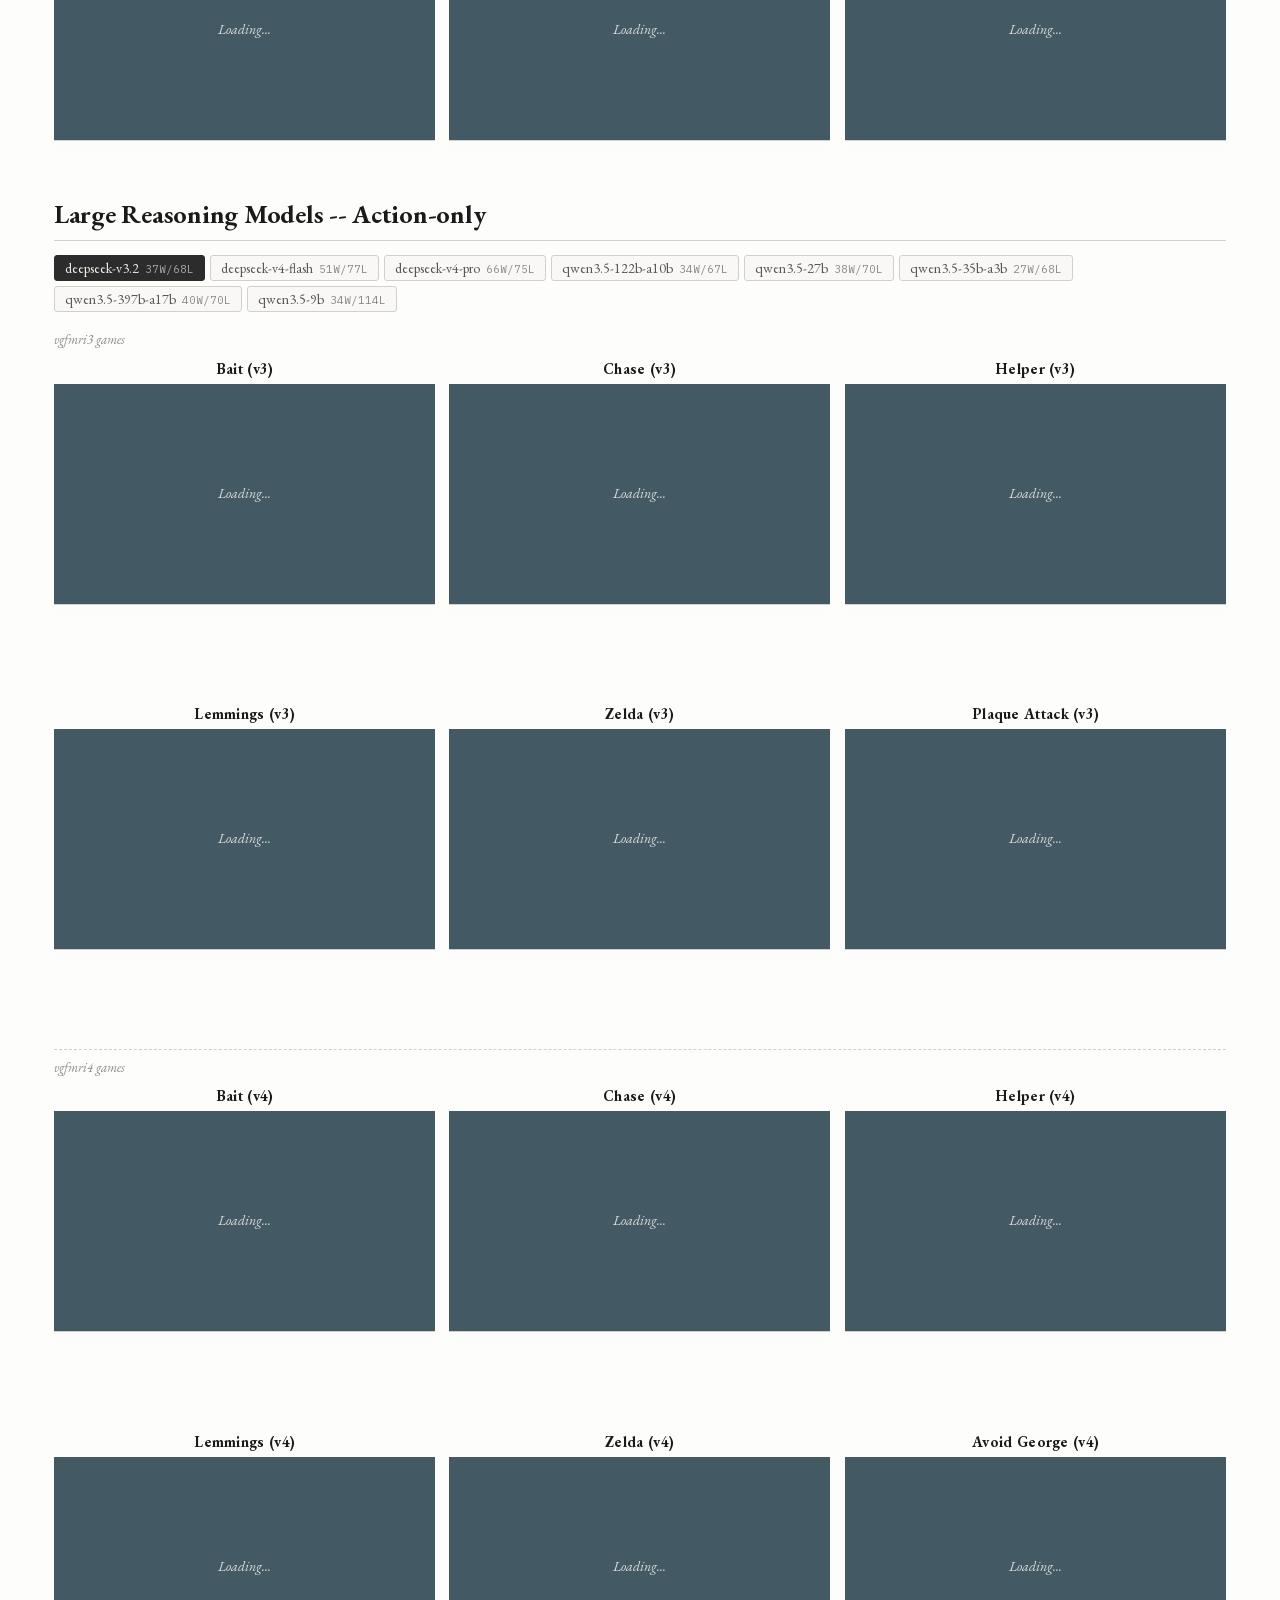
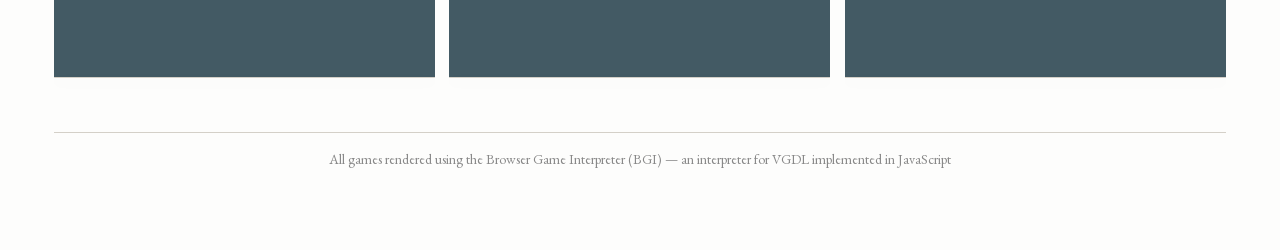
==== commit 076eff0c: "Deploy: CDN client migration" ====
--- a/catalogue.html
+++ b/catalogue.html
@@ -424,6 +424,11 @@
       display: flex;
       flex-direction: column;
       position: relative;
+      /* Establishes a CSS container so the flap-tab labels can size
+         their font based on the card's actual width (see .flap-tab
+         rule below). */
+      container-type: inline-size;
+      container-name: catcard;
     }
     .game-card-title {
       display: block;
@@ -505,10 +510,16 @@
     }
     .flap-tab {
       flex: 1;
+      min-width: 0;
       text-align: center;
       font-family: var(--font-body);
-      font-size: 13px;
-      padding: 3px 8px;
+      /* Scales with the card's width via the catcard container query
+         set on .game-card. white-space: nowrap prevents "Game
+         Description" / "Level Layout" / "Try Yourself" from ever
+         wrapping to two lines, regardless of the host layout. */
+      font-size: clamp(10px, 3.4cqw, 13px);
+      white-space: nowrap;
+      padding: 3px 4px;
       border: 1px solid #ccc;
       border-top: none;
       border-radius: 0 0 3px 3px;
@@ -660,7 +671,57 @@
       .wrapper { padding: 12px 12px 40px; }
       header h1 { font-size: 28px; }
     }
+
+    /* ===========================================================
+       Embed mode (?embed=1) -- used by the landing page when this
+       page is iframed in single-card mode. Strips header / intro /
+       footer chrome and lets the single card breathe.
+       =========================================================== */
+    html.embed-mode body { background: transparent; }
+    html.embed-mode .wrapper {
+      max-width: 100%;
+      padding: 4px 8px;
+    }
+    html.embed-mode header,
+    html.embed-mode footer,
+    html.embed-mode > body > .wrapper > p {
+      display: none !important;
+    }
+    /* When ?single=1 is set, catalogue-main.js mounts one GameCard per
+       slot under #catalogue-root. Single card -> centred. Multi-card
+       (3 games side-by-side) -> equal-width grid; collapses to one
+       column on narrow viewports. */
+    .single-card-root {
+      display: flex;
+      justify-content: center;
+      gap: 14px;
+      padding: 6px 0 14px;
+    }
+    .single-card-root .single-card-slot { flex: 0 0 360px; max-width: 360px; }
+    .single-card-root .game-card { width: 100%; }
+
+    .single-card-root.multi-card-root {
+      display: grid;
+      grid-template-columns: repeat(3, minmax(0, 1fr));
+      gap: 14px;
+    }
+    .single-card-root.multi-card-root .single-card-slot {
+      flex: unset;
+      max-width: none;
+    }
+    @media (max-width: 700px) {
+      .single-card-root.multi-card-root {
+        grid-template-columns: 1fr;
+      }
+    }
   </style>
+  <script>
+    // Synchronous: applies embed-mode BEFORE first paint so the catalogue
+    // header doesn't flash through when iframed in single-card mode.
+    if (new URLSearchParams(location.search).get('embed') === '1') {
+      document.documentElement.classList.add('embed-mode');
+    }
+  </script>
 </head>
 <body>
   <div class="wrapper">
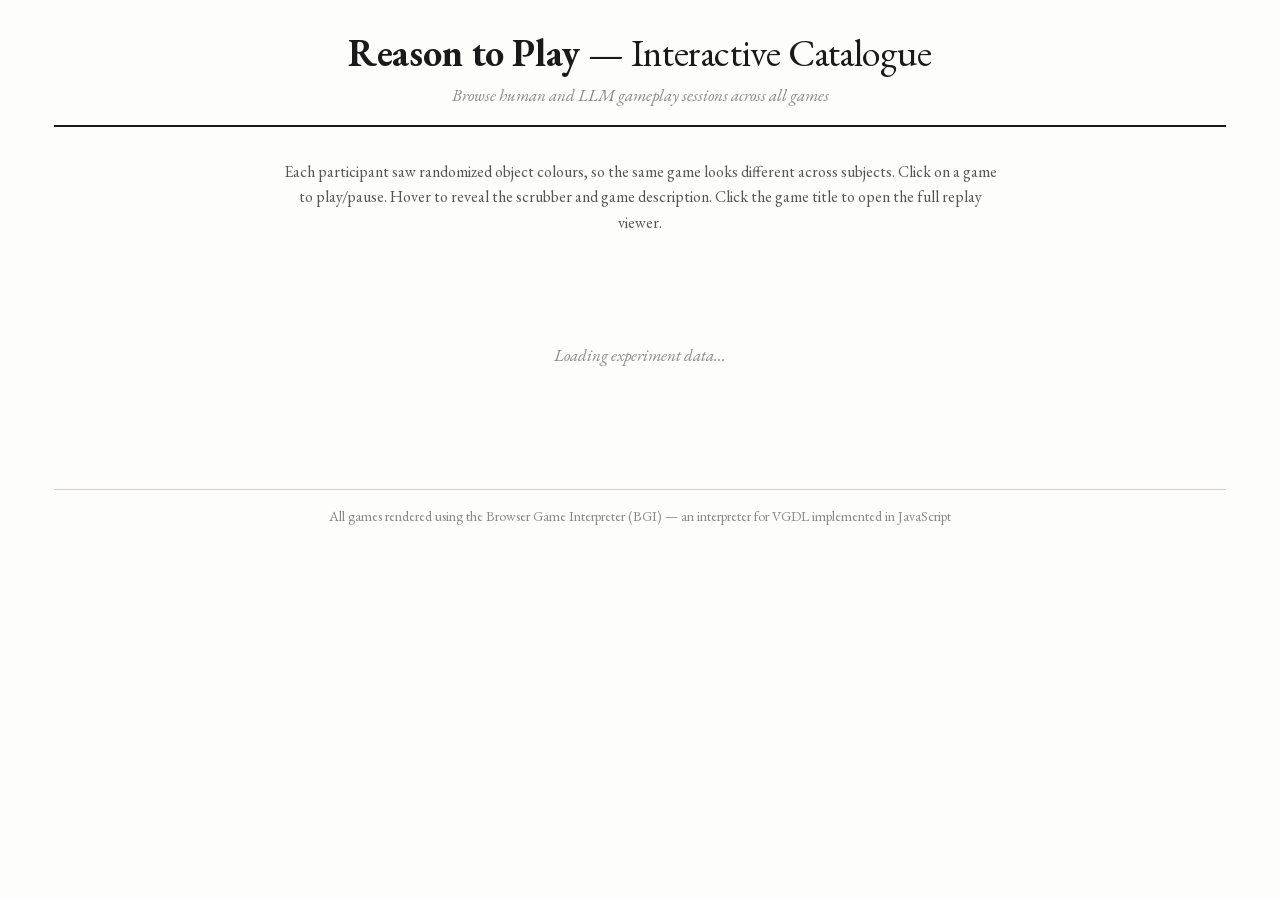
==== commit 1a877490: "Simplify website navigation labels" ====
--- a/catalogue.html
+++ b/catalogue.html
@@ -3,9 +3,24 @@
 <!DOCTYPE html>
 <html lang="en">
 <head>
+  <script src="data-source.js"></script>
+  <script src="data-config-bundle.js"></script>
   <meta charset="UTF-8">
   <meta name="viewport" content="width=device-width, initial-scale=1.0">
-  <title>Reason to Play - Replay Catalogue</title>
+  <title>Reason to Play - Interactive Catalogue</title>
+
+  <link rel="icon" type="image/svg+xml" href="figures/favicon.svg">
+  <link rel="apple-touch-icon" href="figures/favicon.svg">
+
+  <meta property="og:title"        content="Reason to Play - Behavioral and Brain Alignment">
+  <meta property="og:description"  content="32 fMRI-scanned humans and 8 frontier open weight LLMs play ARC-AGI like games with no rules given. The reasoning models match the human learning trajectories and their hidden states predict human brain signals during in context learning.">
+  <meta property="og:type"         content="article">
+  <meta property="og:url"          content="https://botcs.github.io/reason-to-play/catalogue.html">
+  <meta property="og:image"        content="https://botcs.github.io/reason-to-play/figures/rtp-thumb.png">
+  <meta name="twitter:card"        content="summary_large_image">
+  <meta name="twitter:title"       content="Reason to Play - Behavioral and Brain Alignment">
+  <meta name="twitter:description" content="32 fMRI-scanned humans and 8 frontier open weight LLMs play ARC-AGI like games with no rules given. The reasoning models match the human learning trajectories and their hidden states predict human brain signals during in context learning.">
+  <meta name="twitter:image"       content="https://botcs.github.io/reason-to-play/figures/rtp-thumb.png">
   <style>
 /* cyrillic-ext */
 @font-face {
@@ -320,6 +335,7 @@
       color: var(--ink);
       line-height: 1.5;
       -webkit-font-smoothing: antialiased;
+      overflow-x: hidden;
     }
     a { color: var(--ink); }
 
@@ -726,7 +742,7 @@
 <body>
   <div class="wrapper">
     <header>
-      <h1><a href="index.html" style="text-decoration:none; color:inherit;"><b>Reason to Play</b></a> &mdash; Replay Catalogue</h1>
+      <h1><a href="index.html" style="text-decoration:none; color:inherit;"><b>Reason to Play</b></a> &mdash; Interactive Catalogue</h1>
       <div class="subtitle">Browse human and LLM gameplay sessions across all games</div>
     </header>
 
